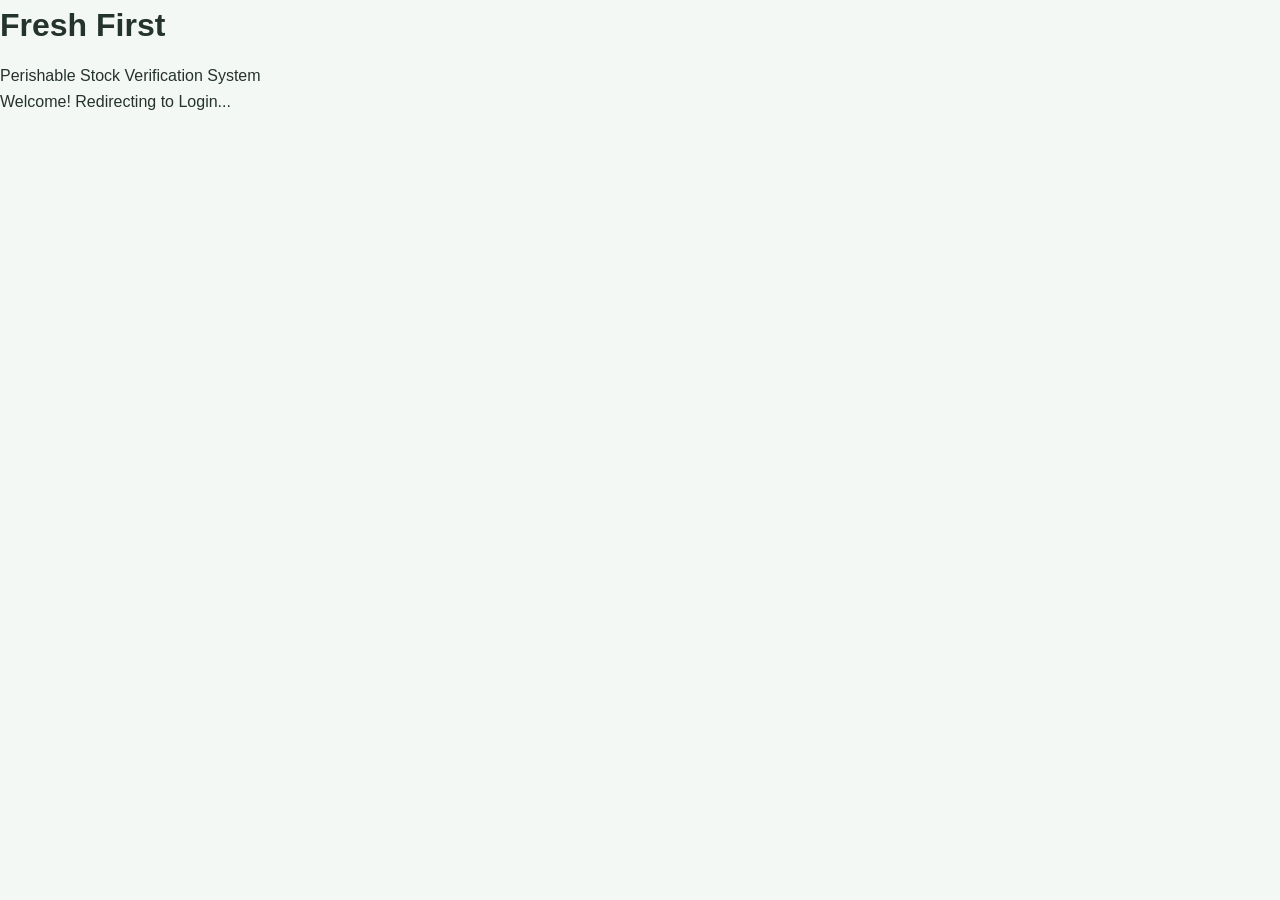
==== frontend/index.html @ 7c062b80 "Add FreshFirst frontend pages and design" ====
<!DOCTYPE html>
<html lang="en">
<head>
    <meta charset="UTF-8">
    <meta name="viewport" content="width=device-width, initial-scale=1.0">
    <title>Fresh First</title>

    <link rel="stylesheet" href="css/style.css">
    
    <meta http-equiv="refresh" content="2;url=login.html">
</head>
<body>

    <div class="welcome-container">
        <h1>Fresh First</h1>
        <p>Perishable Stock Verification System</p>
        <p>Welcome! Redirecting to Login...</p>
    </div>

</body>
</html>
---- frontend/css/style.css ----
/* =====================================
   FRESH FIRST - COMMON STYLES
   Perishable Stock Verification Register
===================================== */

:root {
    --primary: #198754;
    --primary-dark: #126b42;
    --primary-light: #e8f5ed;
    --secondary: #f4f8f5;
    --white: #ffffff;
    --dark: #24332b;
    --text: #53645a;
    --border: #dce8df;
    --danger: #dc3545;
    --warning: #ffc107;
    --success: #198754;
    --shadow: 0 4px 15px rgba(0, 0, 0, 0.06);
}

* {
    margin: 0;
    padding: 0;
    box-sizing: border-box;
}

body {
    font-family: Arial, Helvetica, sans-serif;
    background: var(--secondary);
    color: var(--dark);
    line-height: 1.6;
    min-height: 100vh;
}

a {
    text-decoration: none;
    color: var(--primary);
}

button,
input,
select,
textarea {
    font-family: inherit;
    font-size: 14px;
}

button {
    cursor: pointer;
    border: none;
}

/* Common container */

.container {
    width: 92%;
    max-width: 1200px;
    margin: auto;
}

/* Headings */

h1, h2, h3, h4 {
    color: var(--dark);
    margin-bottom: 12px;
}

.page-title {
    font-size: 26px;
    font-weight: 700;
    margin-bottom: 20px;
}

/* Buttons */

.btn {
    display: inline-block;
    padding: 10px 18px;
    border-radius: 6px;
    font-weight: 600;
    transition: 0.3s;
}

.btn-primary {
    background: var(--primary);
    color: var(--white);
}

.btn-primary:hover {
    background: var(--primary-dark);
}

.btn-secondary {
    background: #e9ecef;
    color: var(--dark);
}

.btn-danger {
    background: var(--danger);
    color: var(--white);
}

/* Cards */

.card {
    background: var(--white);
    padding: 22px;
    border-radius: 10px;
    box-shadow: var(--shadow);
    border: 1px solid var(--border);
}

/* Forms */

.form-group {
    margin-bottom: 18px;
}

.form-group label {
    display: block;
    margin-bottom: 7px;
    font-weight: 600;
}

.form-control {
    width: 100%;
    padding: 11px 12px;
    border: 1px solid var(--border);
    border-radius: 6px;
    outline: none;
    background: var(--white);
}

.form-control:focus {
    border-color: var(--primary);
    box-shadow: 0 0 0 3px rgba(25, 135, 84, 0.1);
}

/* Tables */

.table-container {
    width: 100%;
    overflow-x: auto;
    background: var(--white);
    border-radius: 10px;
    box-shadow: var(--shadow);
}

table {
    width: 100%;
    border-collapse: collapse;
}

th, td {
    padding: 13px 15px;
    text-align: left;
    border-bottom: 1px solid var(--border);
}

th {
    background: var(--primary-light);
    color: var(--primary-dark);
    font-weight: 700;
}

tr:hover {
    background: #f8fbf9;
}

/* Status labels */

.status {
    display: inline-block;
    padding: 5px 10px;
    border-radius: 20px;
    font-size: 12px;
    font-weight: 700;
}

.status-success {
    background: #d1e7dd;
    color: #0f5132;
}

.status-danger {
    background: #f8d7da;
    color: #842029;
}

.status-warning {
    background: #fff3cd;
    color: #664d03;
}

/* Alerts */

.alert {
    padding: 13px 16px;
    border-radius: 6px;
    margin-bottom: 15px;
}

.alert-success {
    background: #d1e7dd;
    color: #0f5132;
}

.alert-danger {
    background: #f8d7da;
    color: #842029;
}

/* Utility classes */

.text-center {
    text-align: center;
}

.text-right {
    text-align: right;
}

.mt-20 {
    margin-top: 20px;
}

.mb-20 {
    margin-bottom: 20px;
}

.hidden {
    display: none;
}

/* Responsive design */

@media (max-width: 768px) {
    .container {
        width: 95%;
    }

    .page-title {
        font-size: 22px;
    }

    .card {
        padding: 15px;
    }

    th, td {
        padding: 10px;
        font-size: 13px;
    }
}
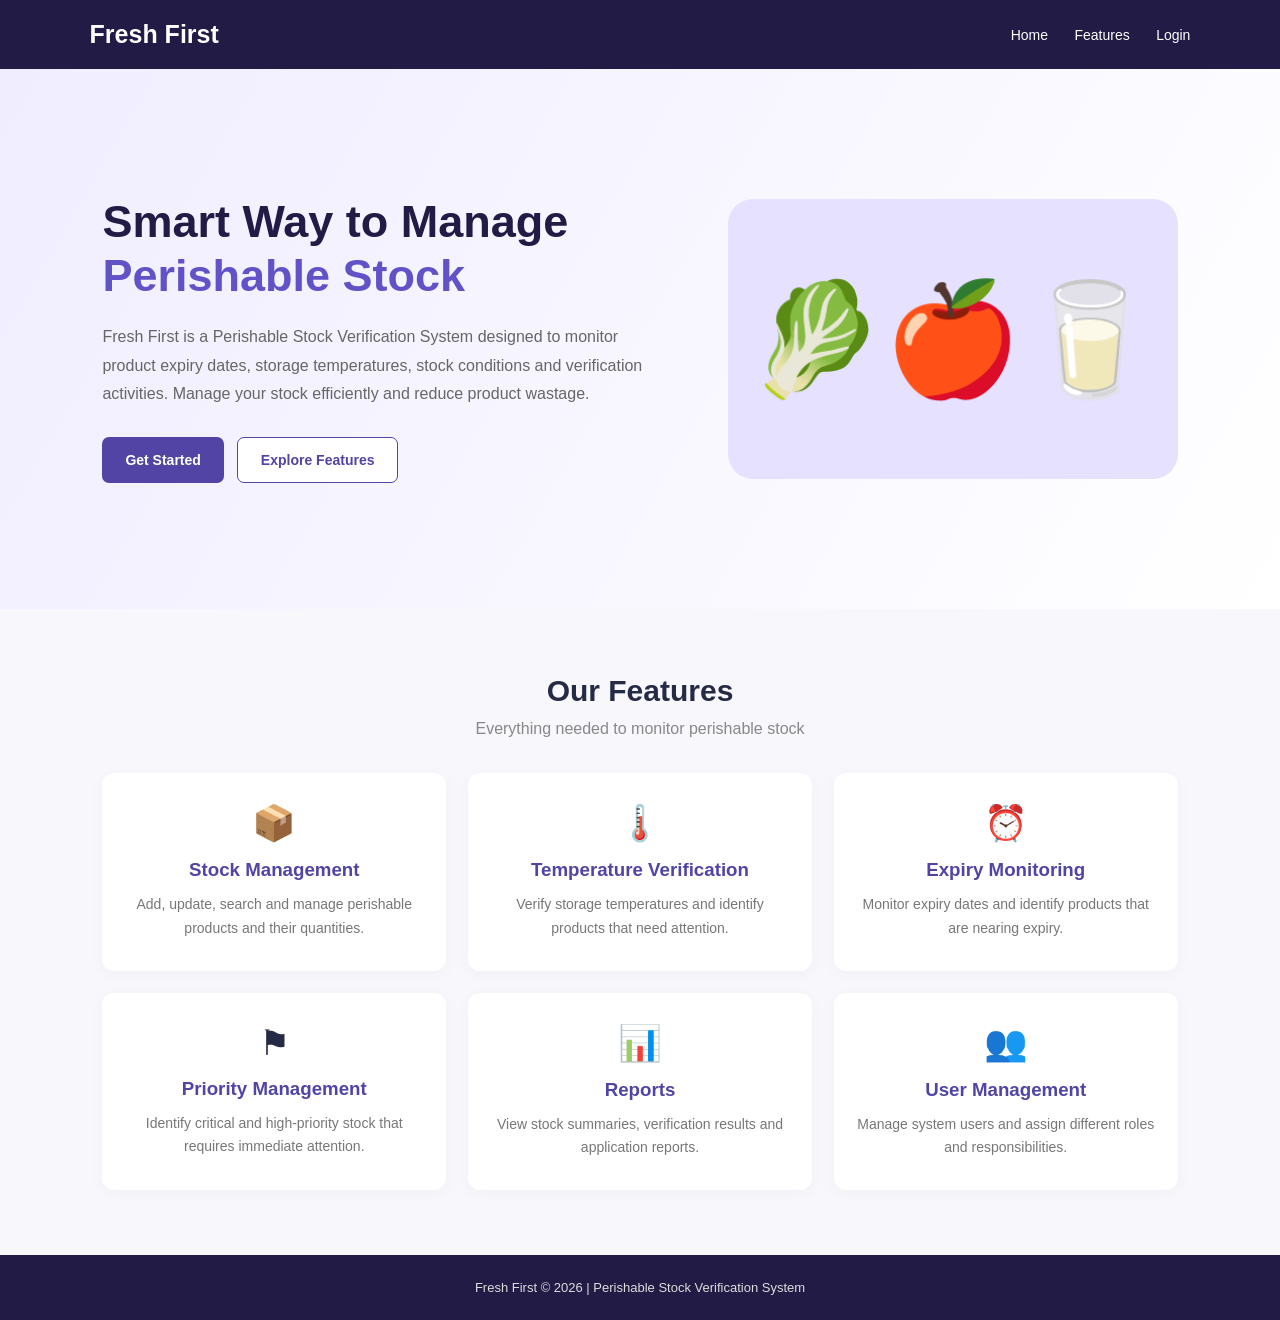
==== commit 40628c47: "Update all Fresh First frontend files" ====
--- a/frontend/index.html
+++ b/frontend/index.html
@@ -2,21 +2,332 @@
 <!DOCTYPE html>
 <html lang="en">
 <head>
-    <meta charset="UTF-8">
-    <meta name="viewport" content="width=device-width, initial-scale=1.0">
-    <title>Fresh First</title>
-
-    <link rel="stylesheet" href="css/style.css">
-    
-    <meta http-equiv="refresh" content="2;url=login.html">
+<meta charset="UTF-8">
+<meta name="viewport" content="width=device-width, initial-scale=1.0">
+<title>Fresh First - Home</title>
+
+<style>
+*{
+    margin:0;
+    padding:0;
+    box-sizing:border-box;
+}
+
+body{
+    font-family:Arial,sans-serif;
+    background:#f7f7fc;
+    color:#252b45;
+}
+
+header{
+    background:#211b45;
+    color:white;
+    padding:20px 7%;
+    display:flex;
+    justify-content:space-between;
+    align-items:center;
+}
+
+.logo{
+    font-size:25px;
+    font-weight:bold;
+}
+
+nav a{
+    color:white;
+    text-decoration:none;
+    margin-left:22px;
+    font-size:14px;
+}
+
+nav a:hover{
+    color:#c9c1ff;
+}
+
+.hero{
+    min-height:540px;
+    display:flex;
+    align-items:center;
+    justify-content:space-between;
+    gap:40px;
+    padding:70px 8%;
+    background:linear-gradient(120deg,#f0edff,#ffffff);
+}
+
+.hero-content{
+    max-width:550px;
+}
+
+.hero h1{
+    font-size:45px;
+    line-height:1.2;
+    color:#211b45;
+    margin-bottom:20px;
+}
+
+.hero h1 span{
+    color:#6252c7;
+}
+
+.hero p{
+    font-size:16px;
+    line-height:1.8;
+    color:#666;
+    margin-bottom:28px;
+}
+
+.buttons{
+    display:flex;
+    gap:13px;
+    flex-wrap:wrap;
+}
+
+button{
+    padding:14px 23px;
+    border:none;
+    border-radius:7px;
+    cursor:pointer;
+    font-size:14px;
+    font-weight:bold;
+}
+
+.primary{
+    background:#5144a5;
+    color:white;
+}
+
+.secondary{
+    background:white;
+    color:#5144a5;
+    border:1px solid #5144a5;
+}
+
+.hero-image{
+    width:42%;
+    max-width:450px;
+    min-height:280px;
+    background:#e6e1ff;
+    border-radius:25px;
+    display:flex;
+    align-items:center;
+    justify-content:center;
+    font-size:110px;
+}
+
+.features{
+    padding:65px 8%;
+    text-align:center;
+}
+
+.features h2{
+    font-size:30px;
+    margin-bottom:12px;
+}
+
+.section-subtitle{
+    color:#888;
+    margin-bottom:35px;
+}
+
+.feature-grid{
+    display:grid;
+    grid-template-columns:repeat(3,1fr);
+    gap:22px;
+}
+
+.feature-card{
+    background:white;
+    padding:30px 22px;
+    border-radius:12px;
+    box-shadow:0 3px 15px #00000009;
+}
+
+.feature-icon{
+    font-size:35px;
+    margin-bottom:15px;
+}
+
+.feature-card h3{
+    margin-bottom:12px;
+    color:#5144a5;
+}
+
+.feature-card p{
+    color:#777;
+    font-size:14px;
+    line-height:1.7;
+}
+
+footer{
+    background:#211b45;
+    color:#ddd;
+    text-align:center;
+    padding:25px;
+    font-size:13px;
+}
+
+@media(max-width:750px){
+    header{
+        flex-direction:column;
+        gap:18px;
+    }
+
+    nav a{
+        margin:0 7px;
+    }
+
+    .hero{
+        flex-direction:column;
+        text-align:center;
+    }
+
+    .hero h1{
+        font-size:34px;
+    }
+
+    .buttons{
+        justify-content:center;
+    }
+
+    .hero-image{
+        width:100%;
+        min-height:220px;
+    }
+
+    .feature-grid{
+        grid-template-columns:1fr;
+    }
+}
+</style>
 </head>
+
 <body>
 
-    <div class="welcome-container">
-        <h1>Fresh First</h1>
-        <p>Perishable Stock Verification System</p>
-        <p>Welcome! Redirecting to Login...</p>
+<header>
+    <div class="logo">Fresh First</div>
+
+    <nav>
+        <a href="index.html">Home</a>
+        <a href="#features">Features</a>
+        <a href="login.html">Login</a>
+    </nav>
+</header>
+
+<section class="hero">
+
+    <div class="hero-content">
+        <h1>
+            Smart Way to Manage
+            <span>Perishable Stock</span>
+        </h1>
+
+        <p>
+            Fresh First is a Perishable Stock Verification System
+            designed to monitor product expiry dates, storage
+            temperatures, stock conditions and verification activities.
+            Manage your stock efficiently and reduce product wastage.
+        </p>
+
+        <div class="buttons">
+            <button class="primary" onclick="openLogin()">
+                Get Started
+            </button>
+
+            <button class="secondary" onclick="showFeatures()">
+                Explore Features
+            </button>
+        </div>
     </div>
+
+    <div class="hero-image">
+        🥬🍎🥛
+    </div>
+
+</section>
+
+<section class="features" id="features">
+
+    <h2>Our Features</h2>
+
+    <p class="section-subtitle">
+        Everything needed to monitor perishable stock
+    </p>
+
+    <div class="feature-grid">
+
+        <div class="feature-card">
+            <div class="feature-icon">📦</div>
+            <h3>Stock Management</h3>
+            <p>
+                Add, update, search and manage perishable
+                products and their quantities.
+            </p>
+        </div>
+
+        <div class="feature-card">
+            <div class="feature-icon">🌡️</div>
+            <h3>Temperature Verification</h3>
+            <p>
+                Verify storage temperatures and identify
+                products that need attention.
+            </p>
+        </div>
+
+        <div class="feature-card">
+            <div class="feature-icon">⏰</div>
+            <h3>Expiry Monitoring</h3>
+            <p>
+                Monitor expiry dates and identify products
+                that are nearing expiry.
+            </p>
+        </div>
+
+        <div class="feature-card">
+            <div class="feature-icon">⚑</div>
+            <h3>Priority Management</h3>
+            <p>
+                Identify critical and high-priority stock
+                that requires immediate attention.
+            </p>
+        </div>
+
+        <div class="feature-card">
+            <div class="feature-icon">📊</div>
+            <h3>Reports</h3>
+            <p>
+                View stock summaries, verification results
+                and application reports.
+            </p>
+        </div>
+
+        <div class="feature-card">
+            <div class="feature-icon">👥</div>
+            <h3>User Management</h3>
+            <p>
+                Manage system users and assign different
+                roles and responsibilities.
+            </p>
+        </div>
+
+    </div>
+
+</section>
+
+<footer>
+    <p>Fresh First © 2026 | Perishable Stock Verification System</p>
+</footer>
+
+<script>
+function openLogin(){
+    window.location.href = "login.html";
+}
+
+function showFeatures(){
+    document.getElementById("features").scrollIntoView({
+        behavior:"smooth"
+    });
+}
+</script>
 
 </body>
 </html>
